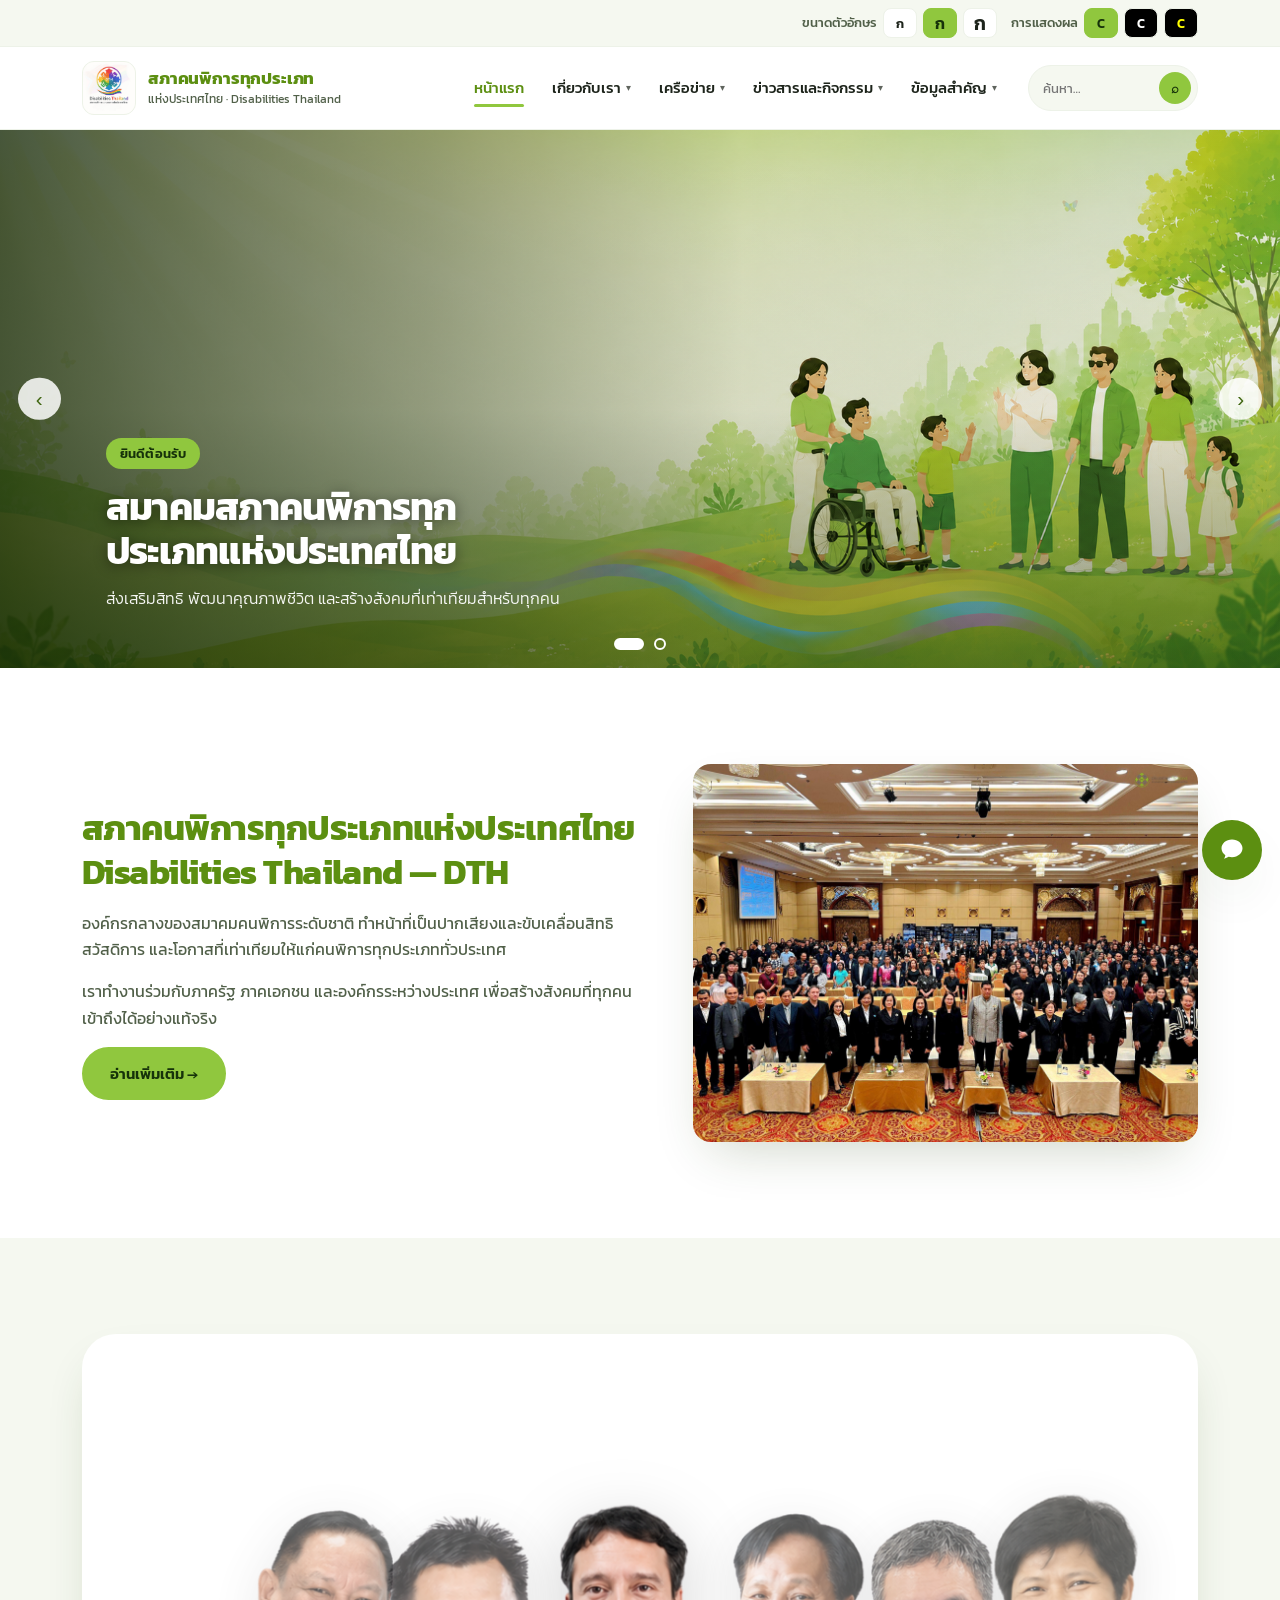
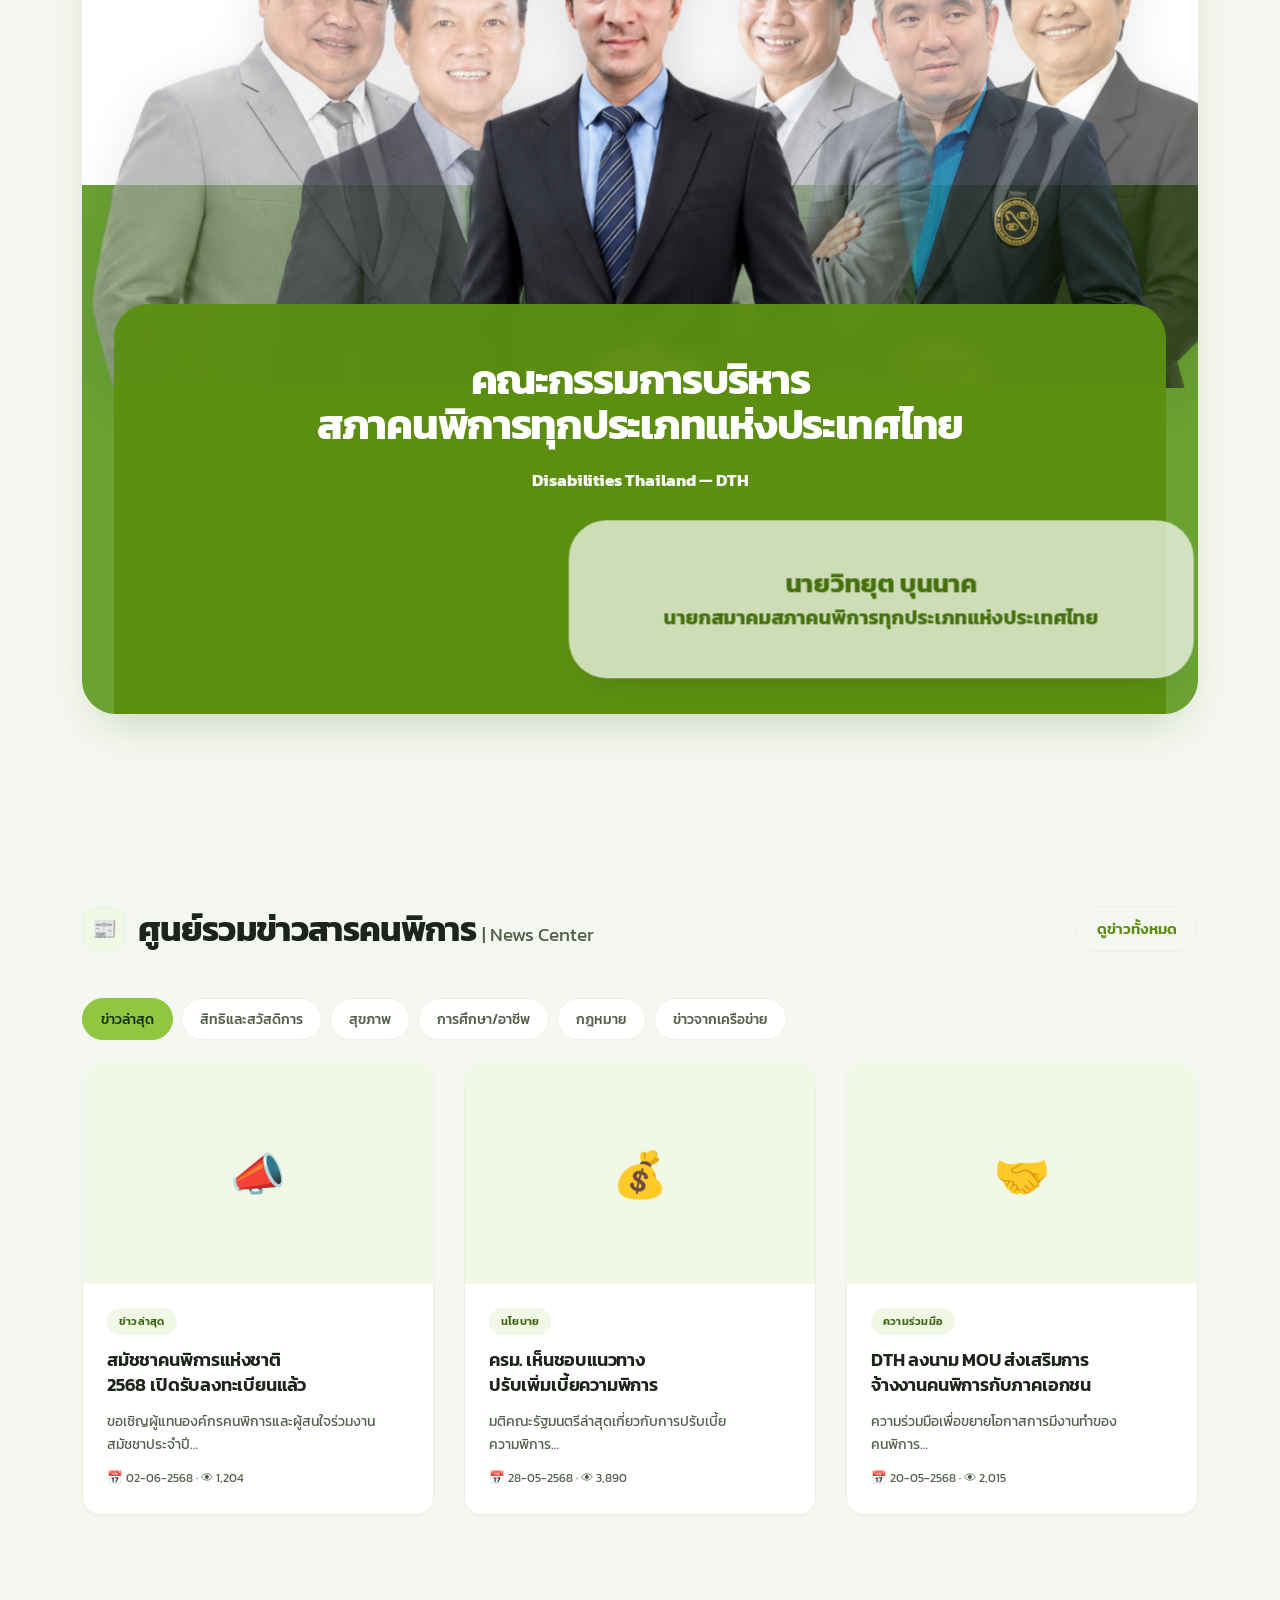
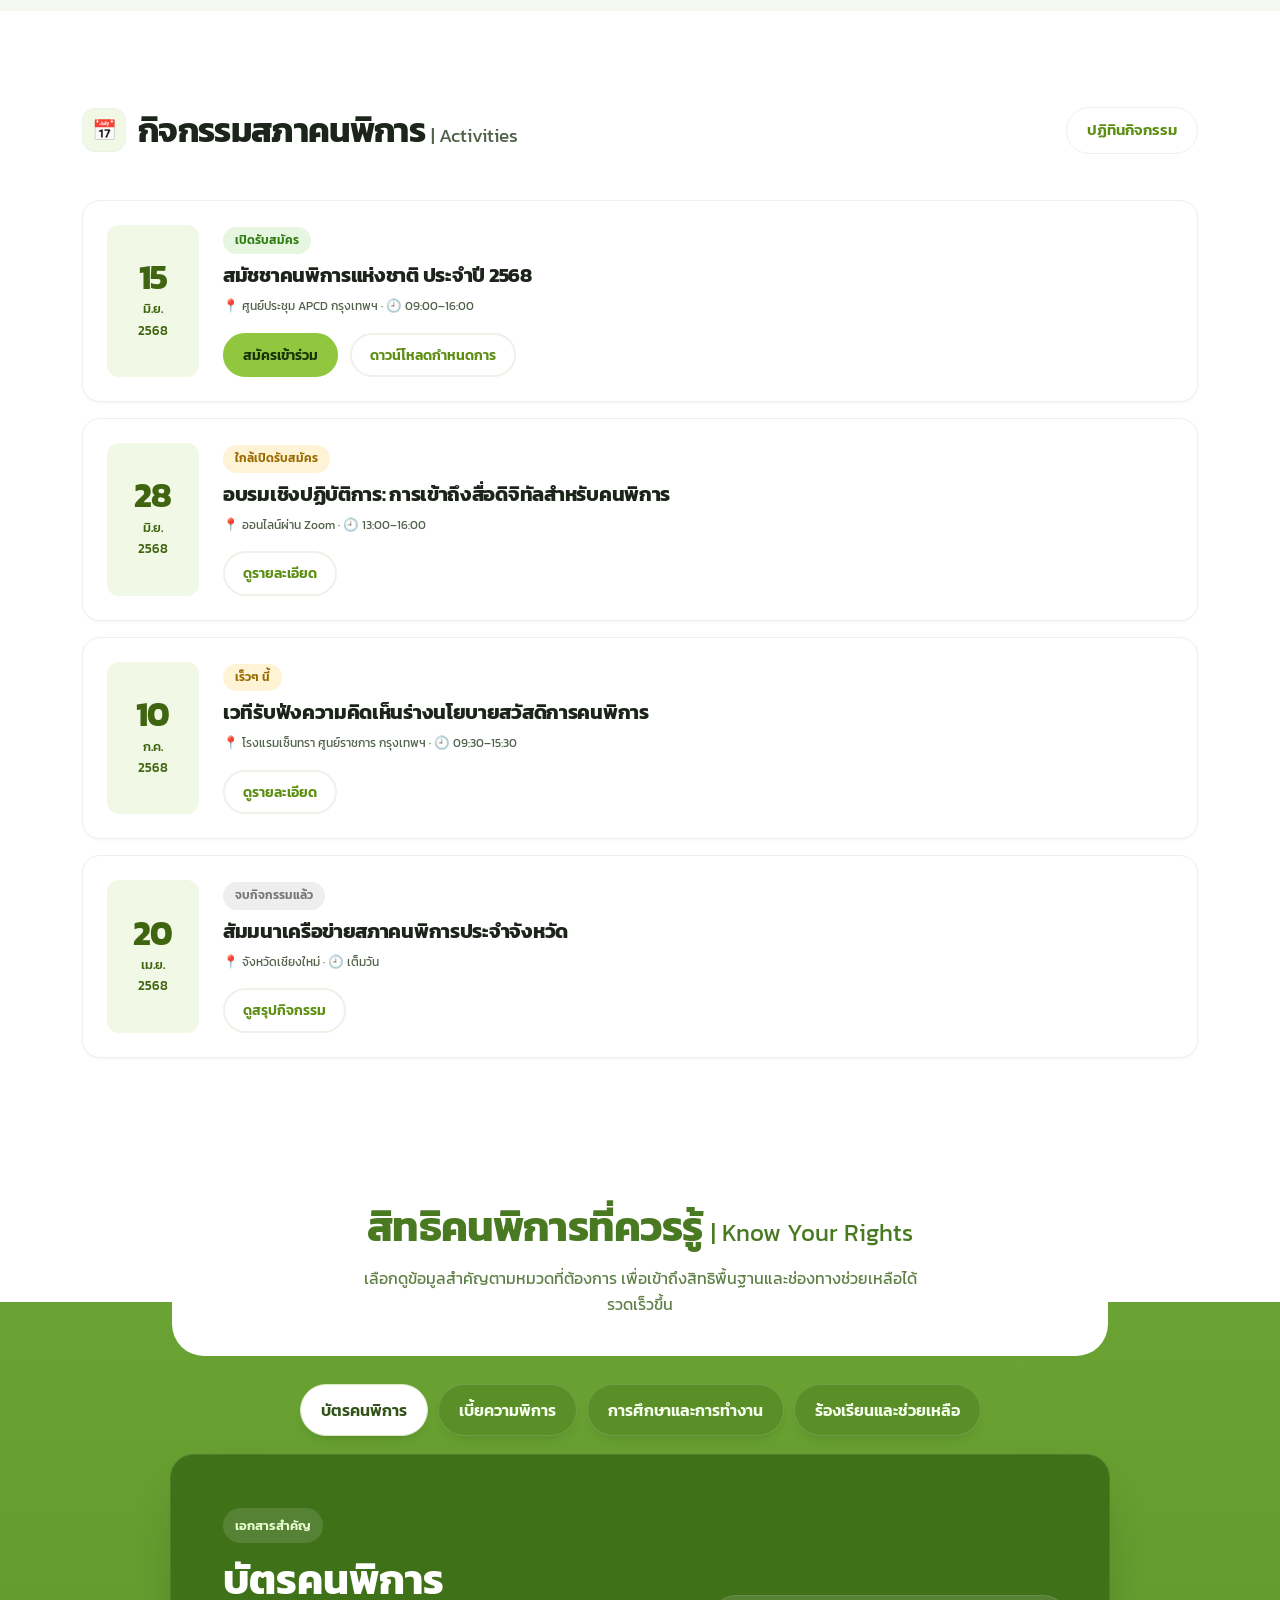
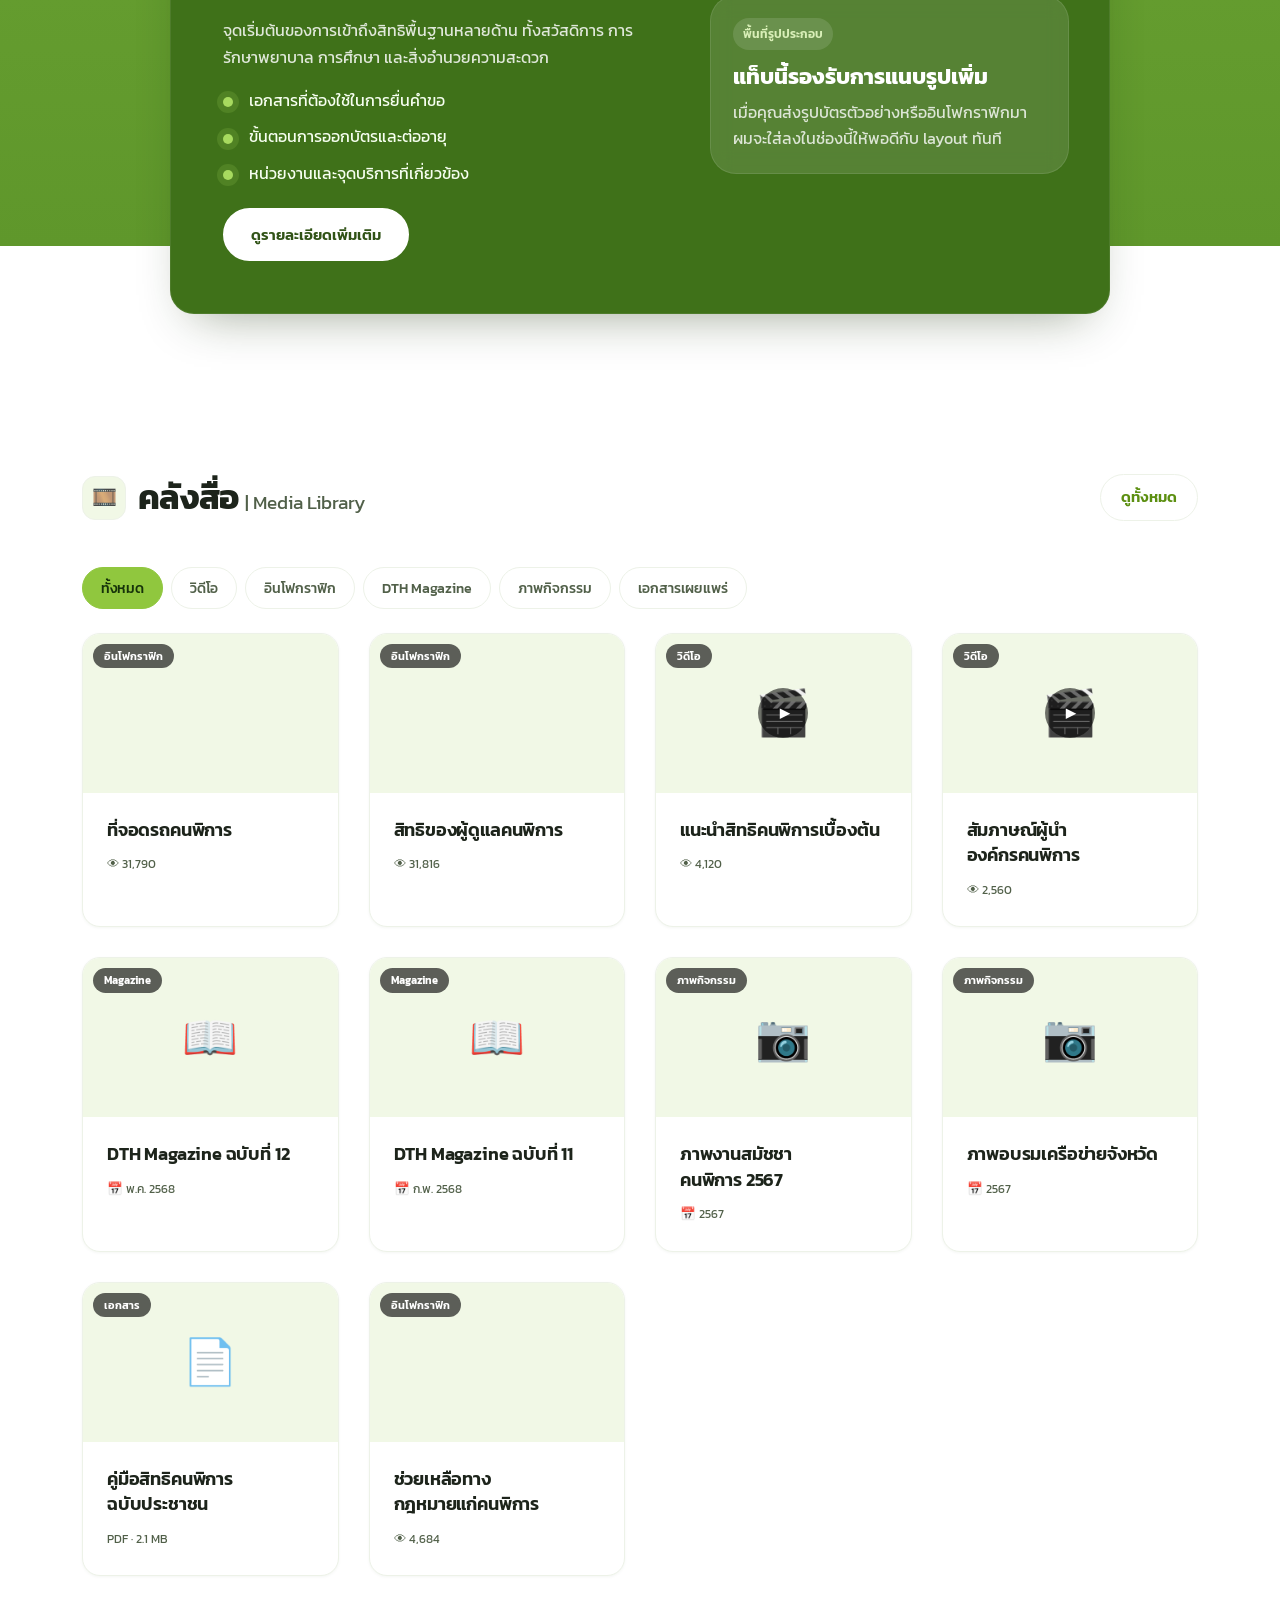
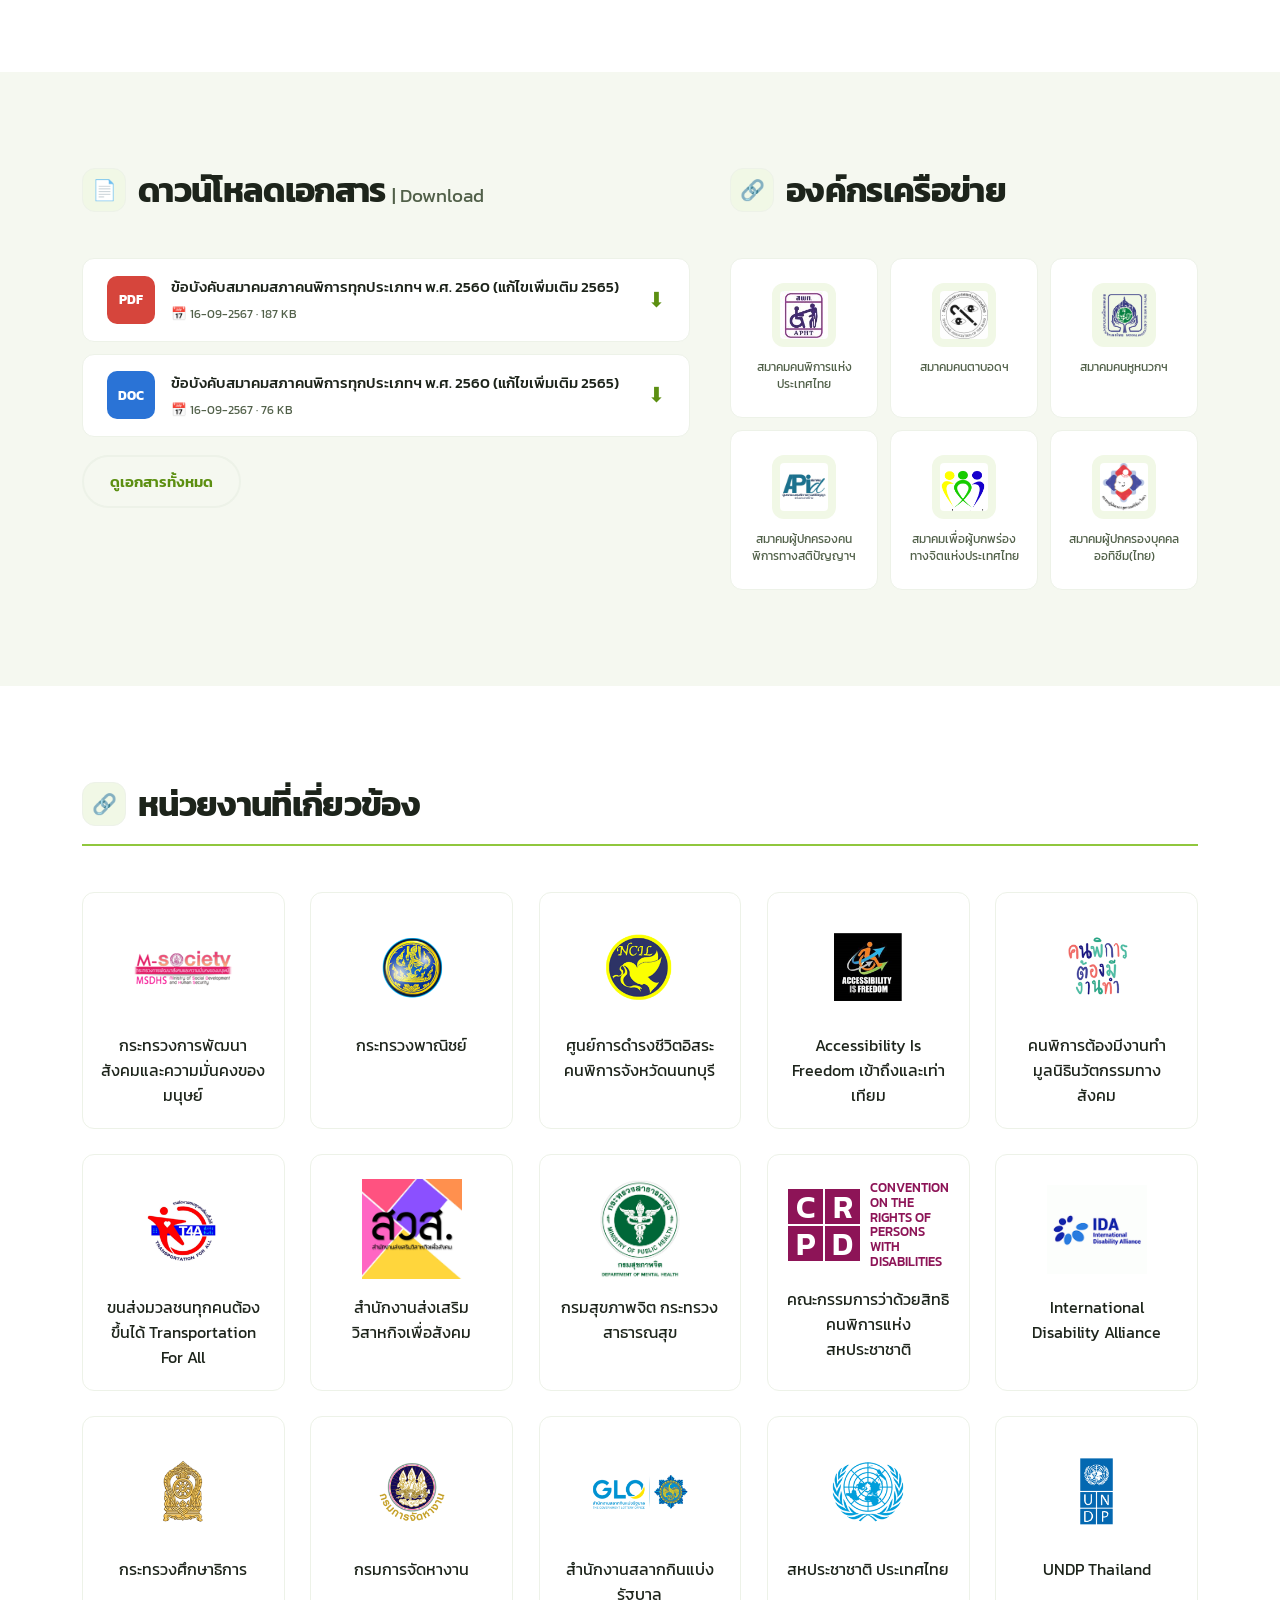
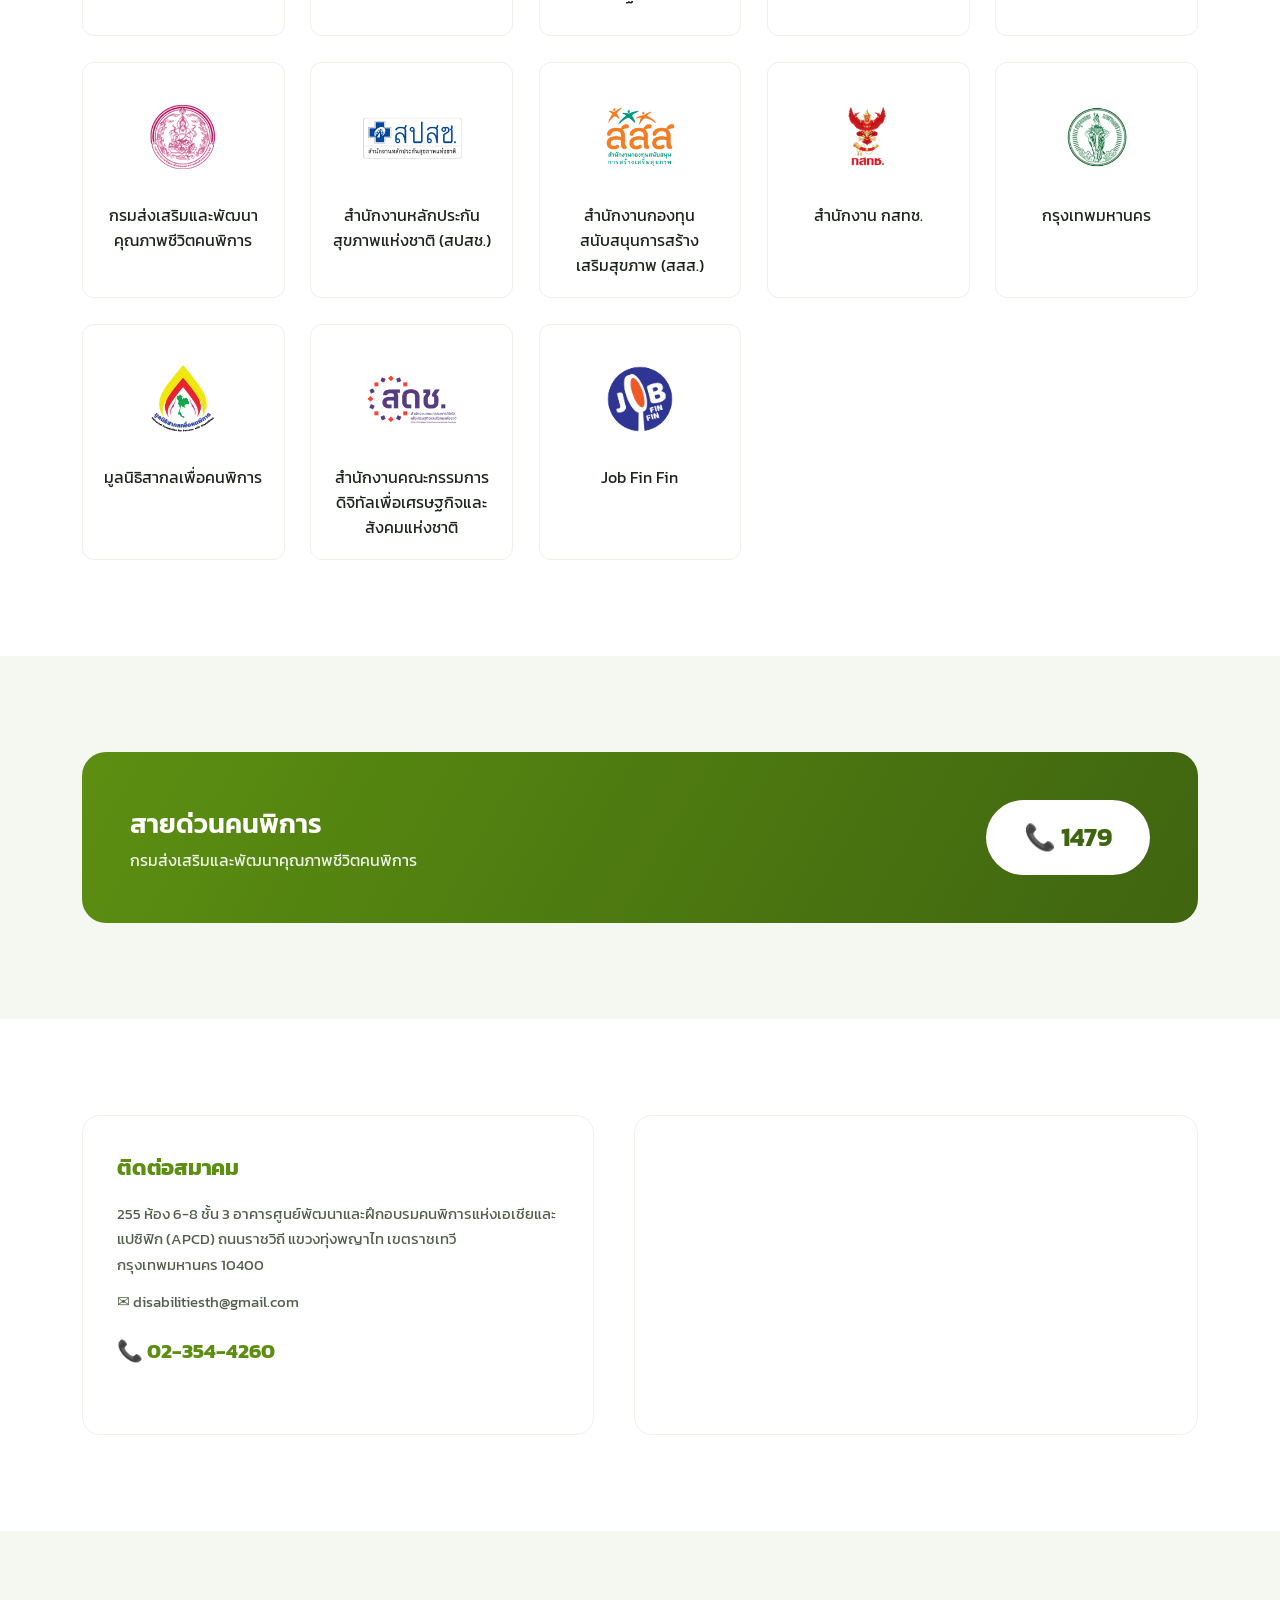
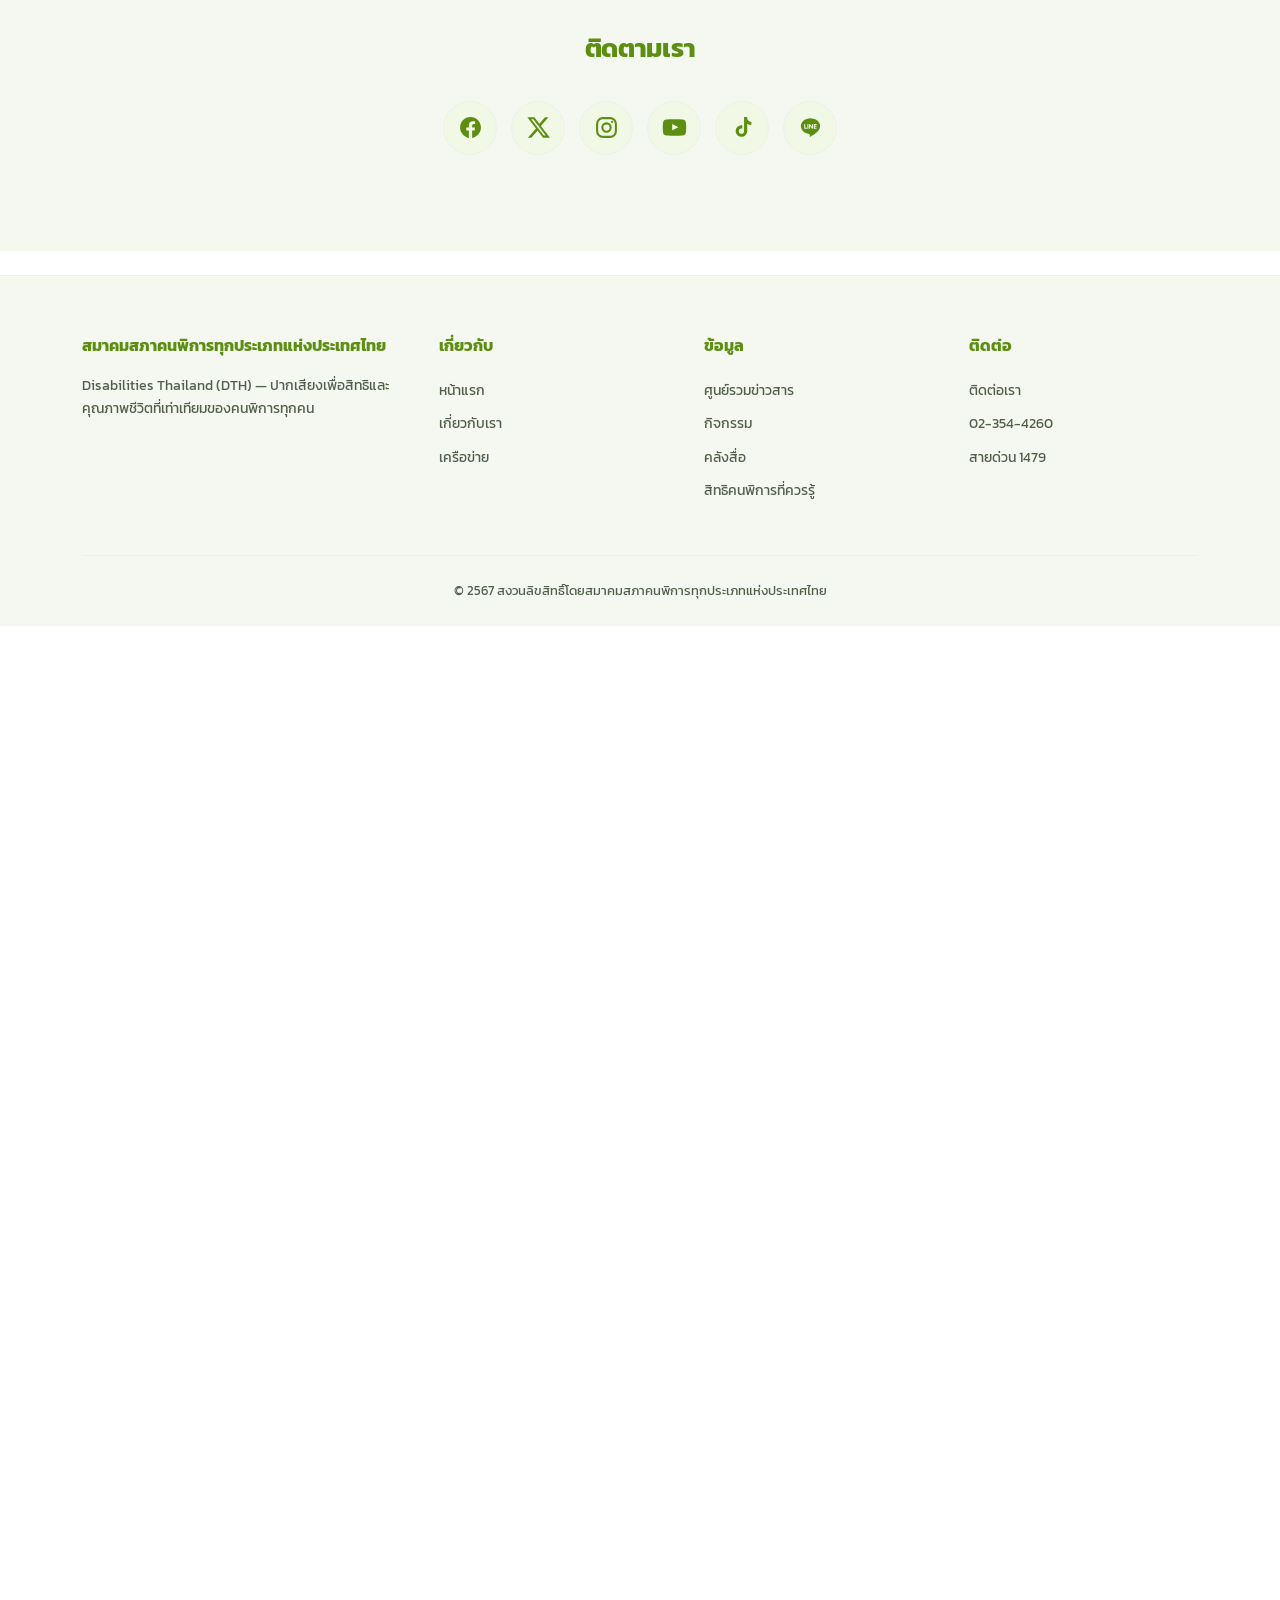
==== index.html @ 3b9d7fed "Initial DTH website redesign" ====
<!doctype html>
<html lang="th">
<head>
  <meta charset="utf-8">
  <meta name="viewport" content="width=device-width, initial-scale=1">
  <meta http-equiv="refresh" content="0; url=dth-redesign.html">
  <title>Disabilities Thailand - DTH</title>
  <link rel="canonical" href="dth-redesign.html">
</head>
<body>
  <p><a href="dth-redesign.html">เปิดเว็บไซต์ Disabilities Thailand - DTH</a></p>
</body>
</html>
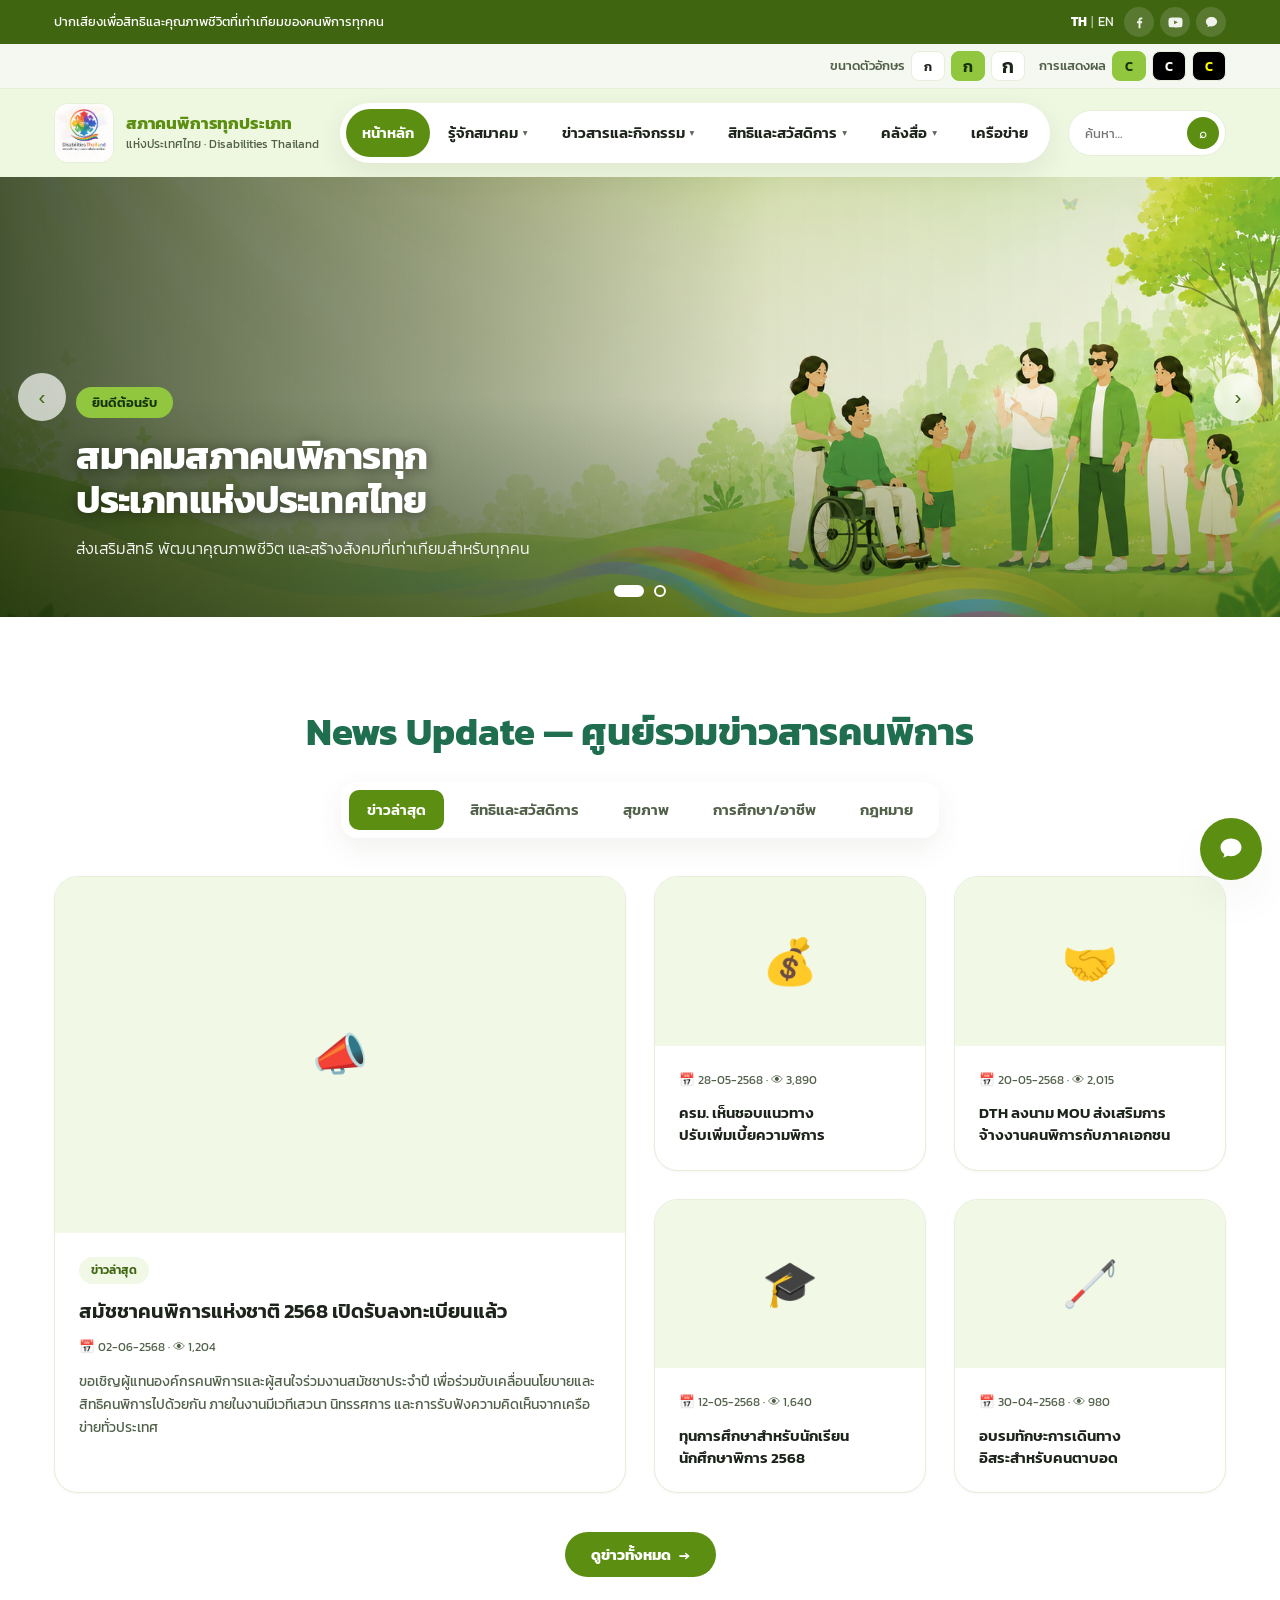
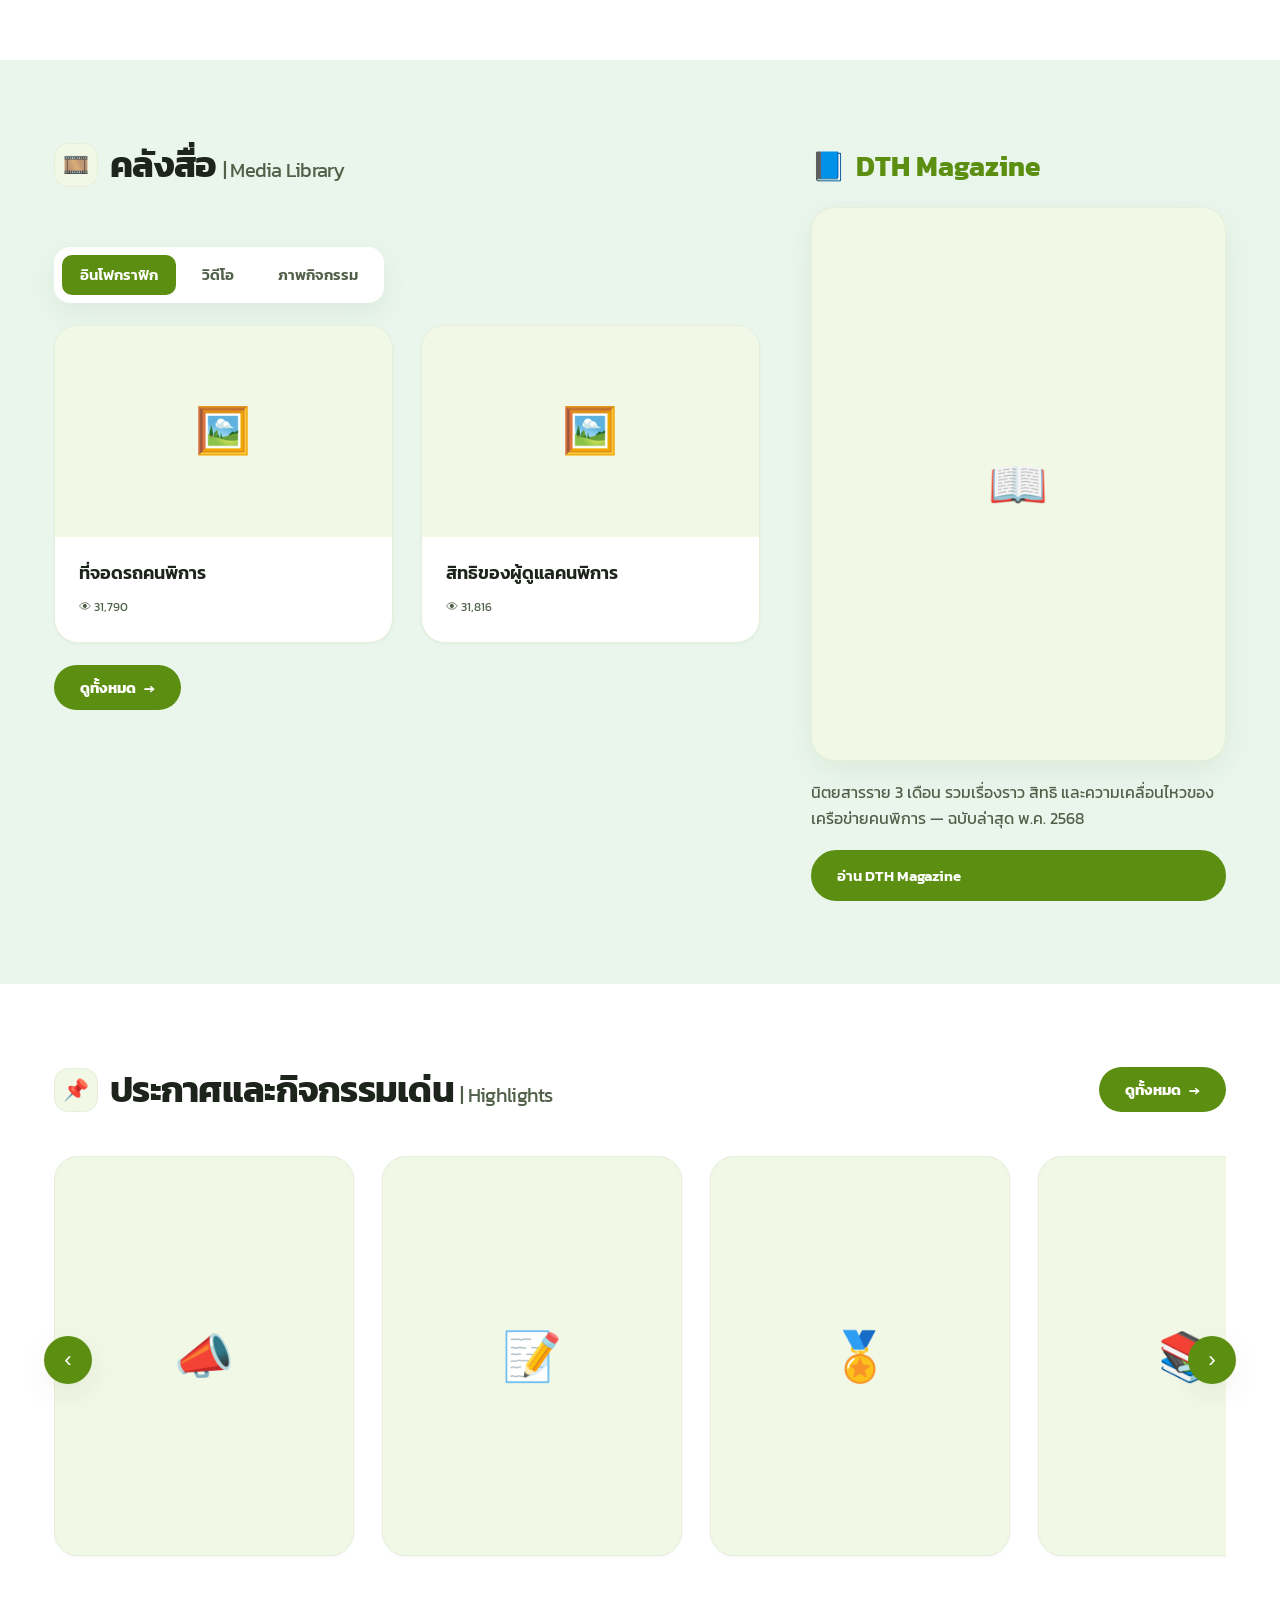
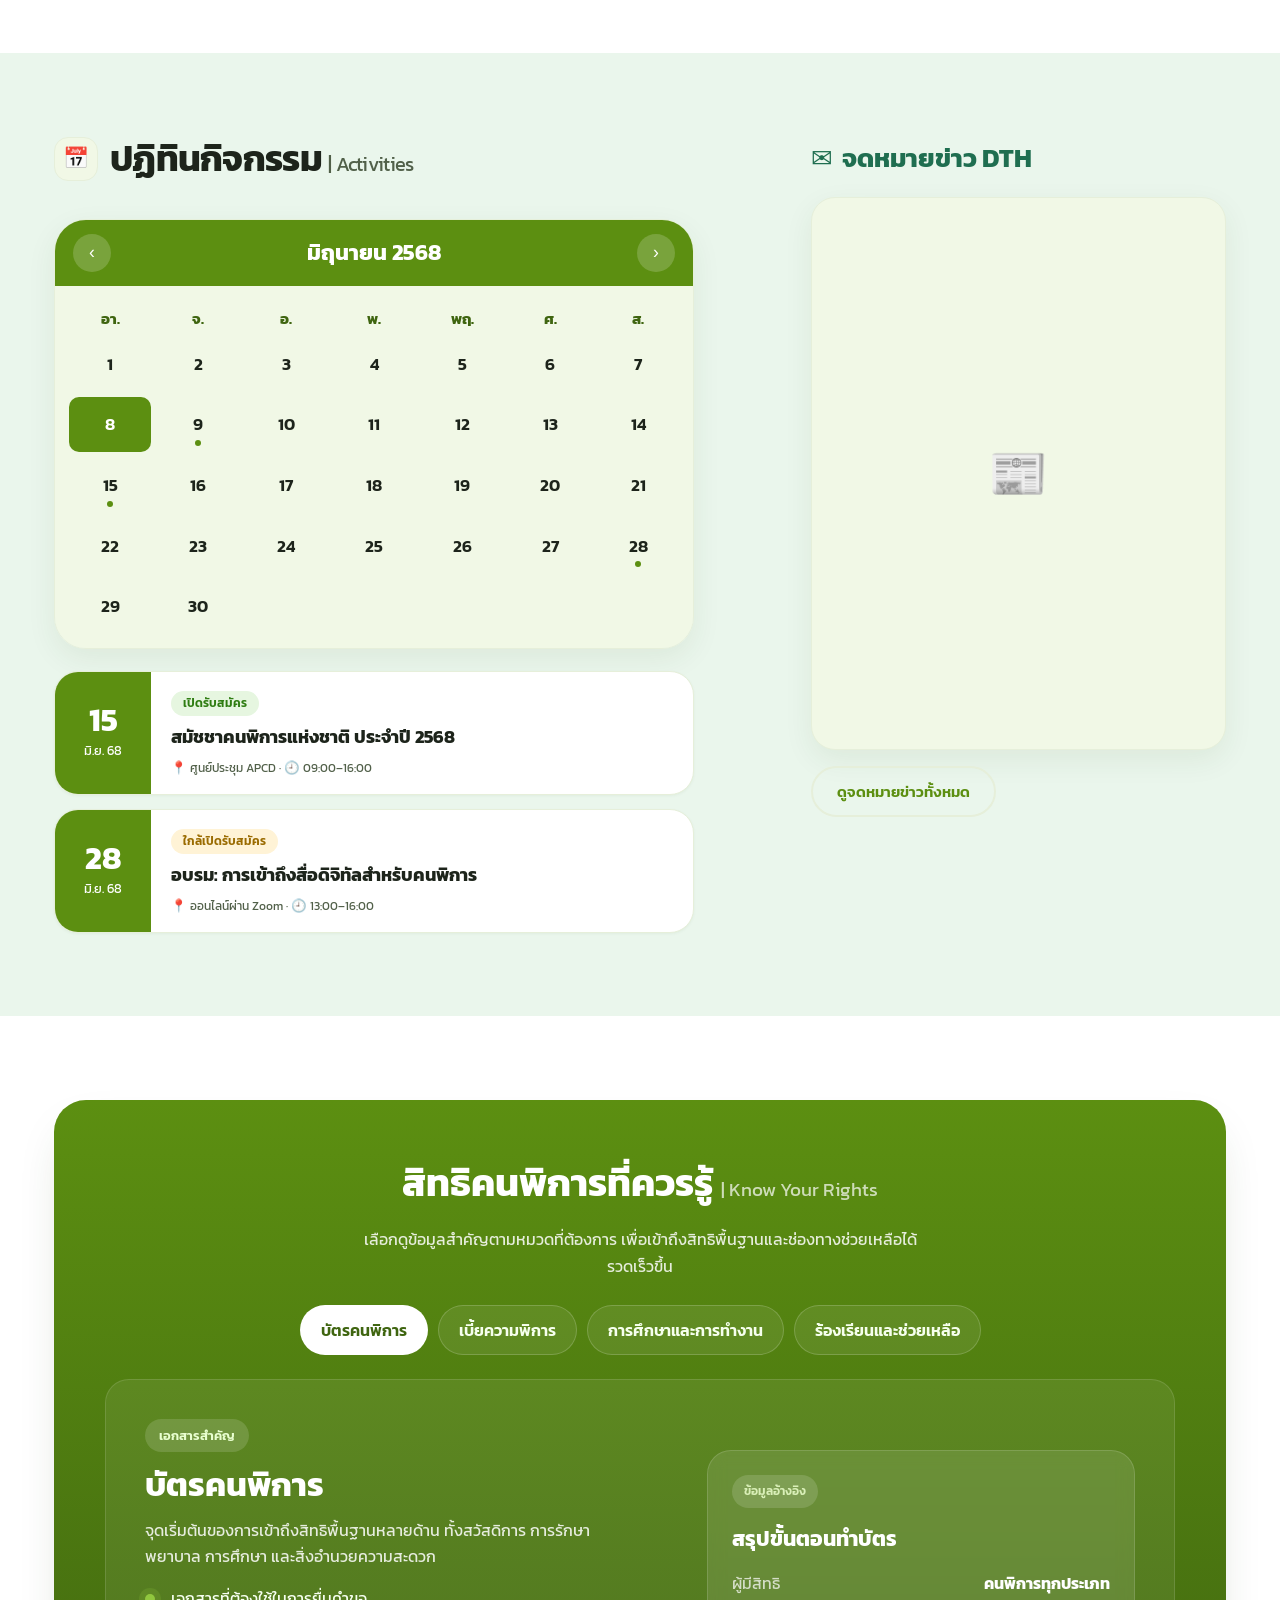
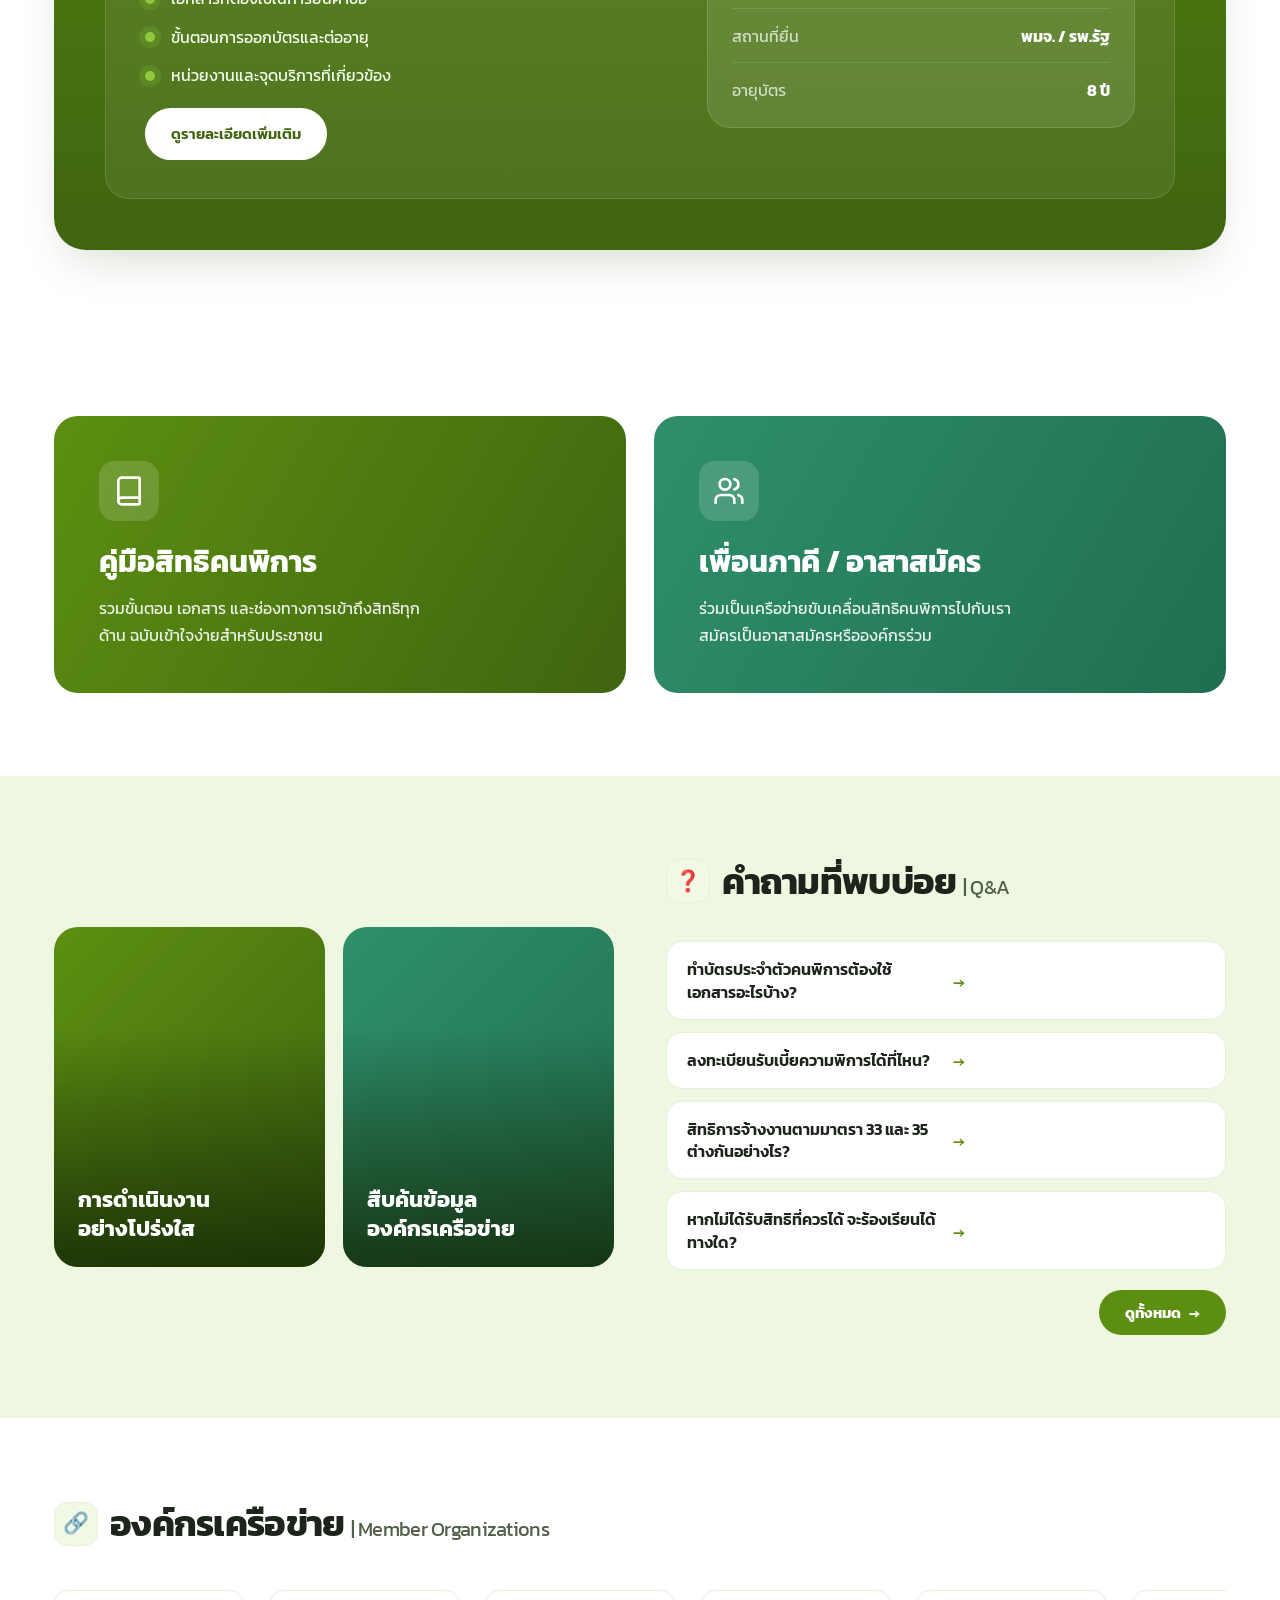
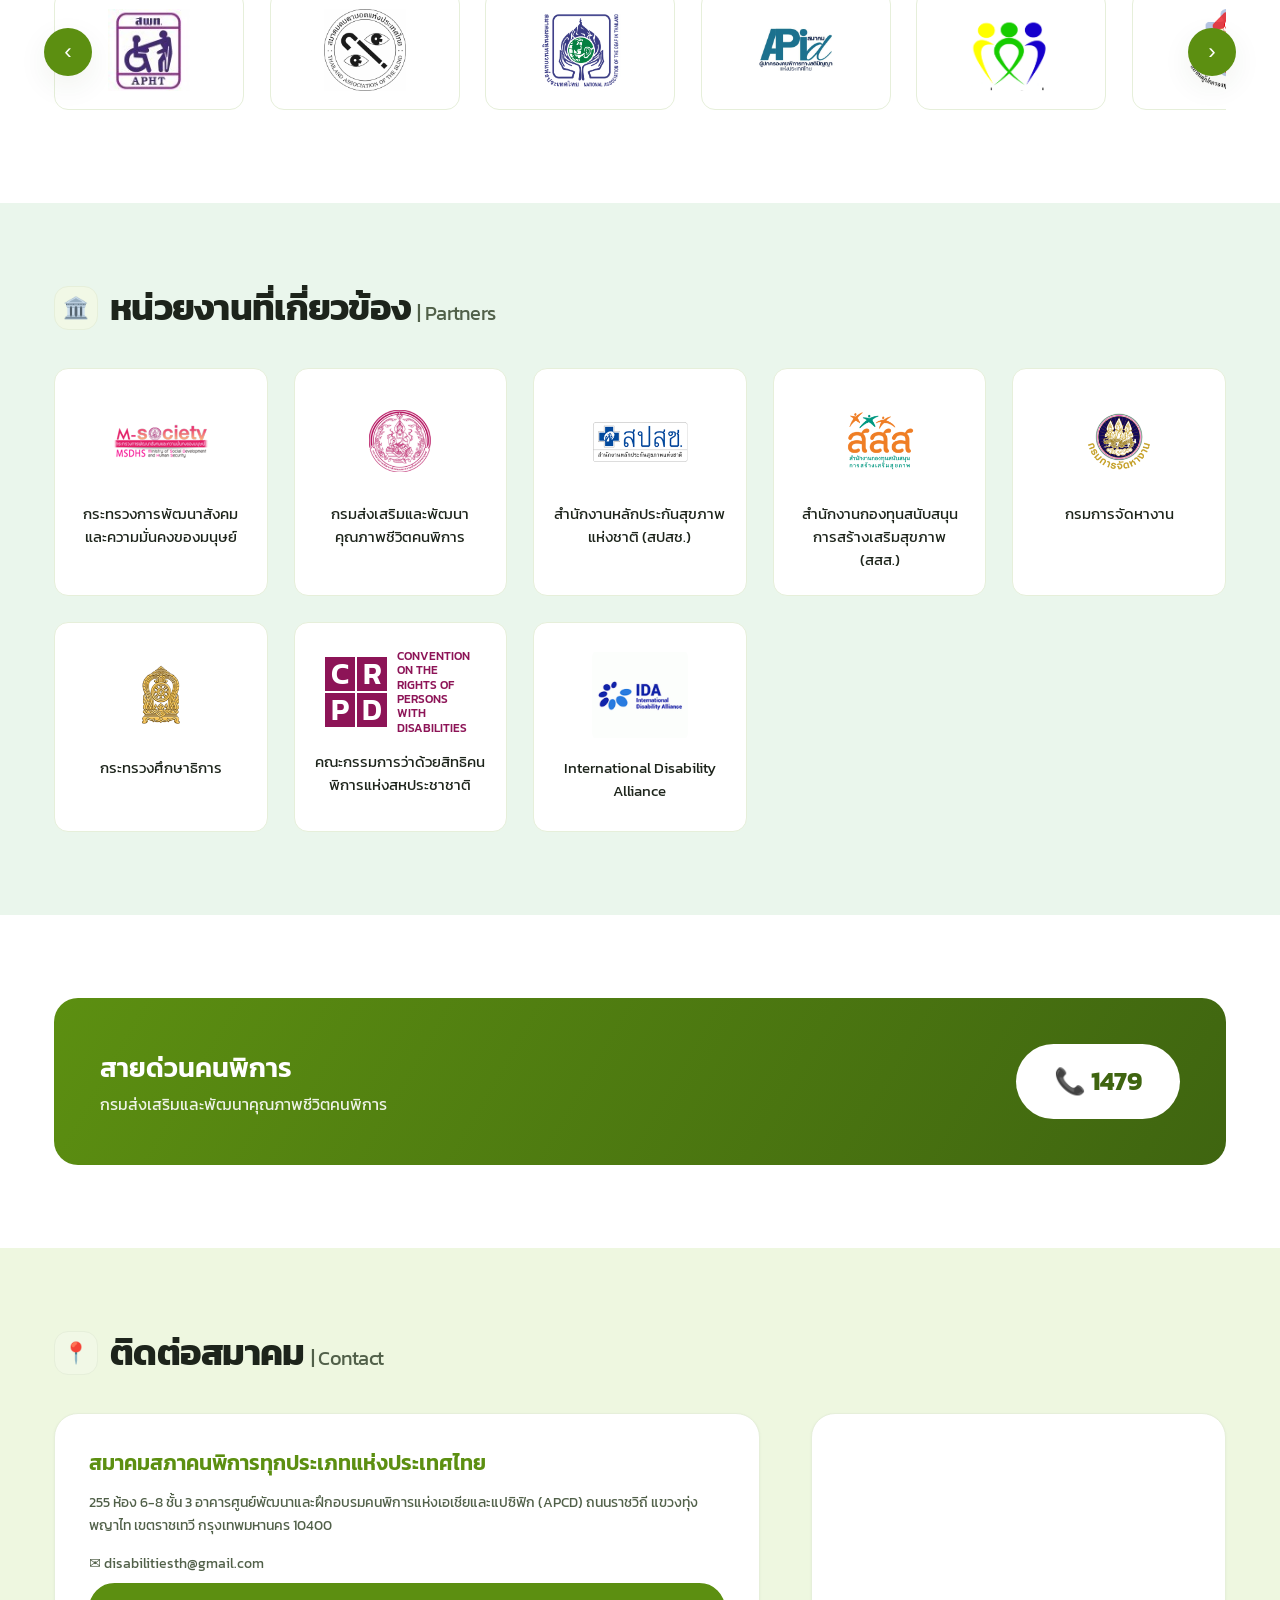
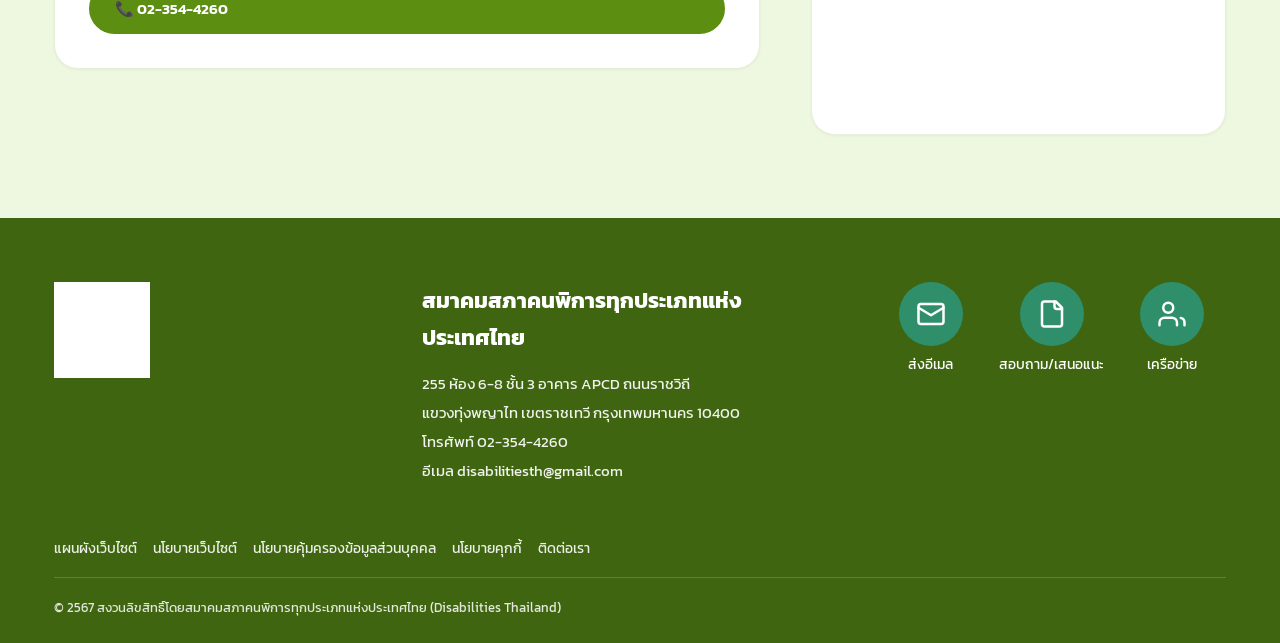
==== commit 4d440189: "Point homepage to v2 design for GitHub Pages index.html now redirects to dth-v2.html so the publishe" ====
--- a/index.html
+++ b/index.html
@@ -3,11 +3,12 @@
 <head>
   <meta charset="utf-8">
   <meta name="viewport" content="width=device-width, initial-scale=1">
-  <meta http-equiv="refresh" content="0; url=dth-redesign.html">
+  <meta http-equiv="refresh" content="0; url=dth-v2.html">
   <title>Disabilities Thailand - DTH</title>
-  <link rel="canonical" href="dth-redesign.html">
+  <link rel="canonical" href="dth-v2.html">
 </head>
 <body>
-  <p><a href="dth-redesign.html">เปิดเว็บไซต์ Disabilities Thailand - DTH</a></p>
+  <p><a href="dth-v2.html">เปิดเว็บไซต์ Disabilities Thailand - DTH</a></p>
+  <p><a href="dth-redesign.html">ดูดีไซน์เวอร์ชันก่อนหน้า</a></p>
 </body>
 </html>
